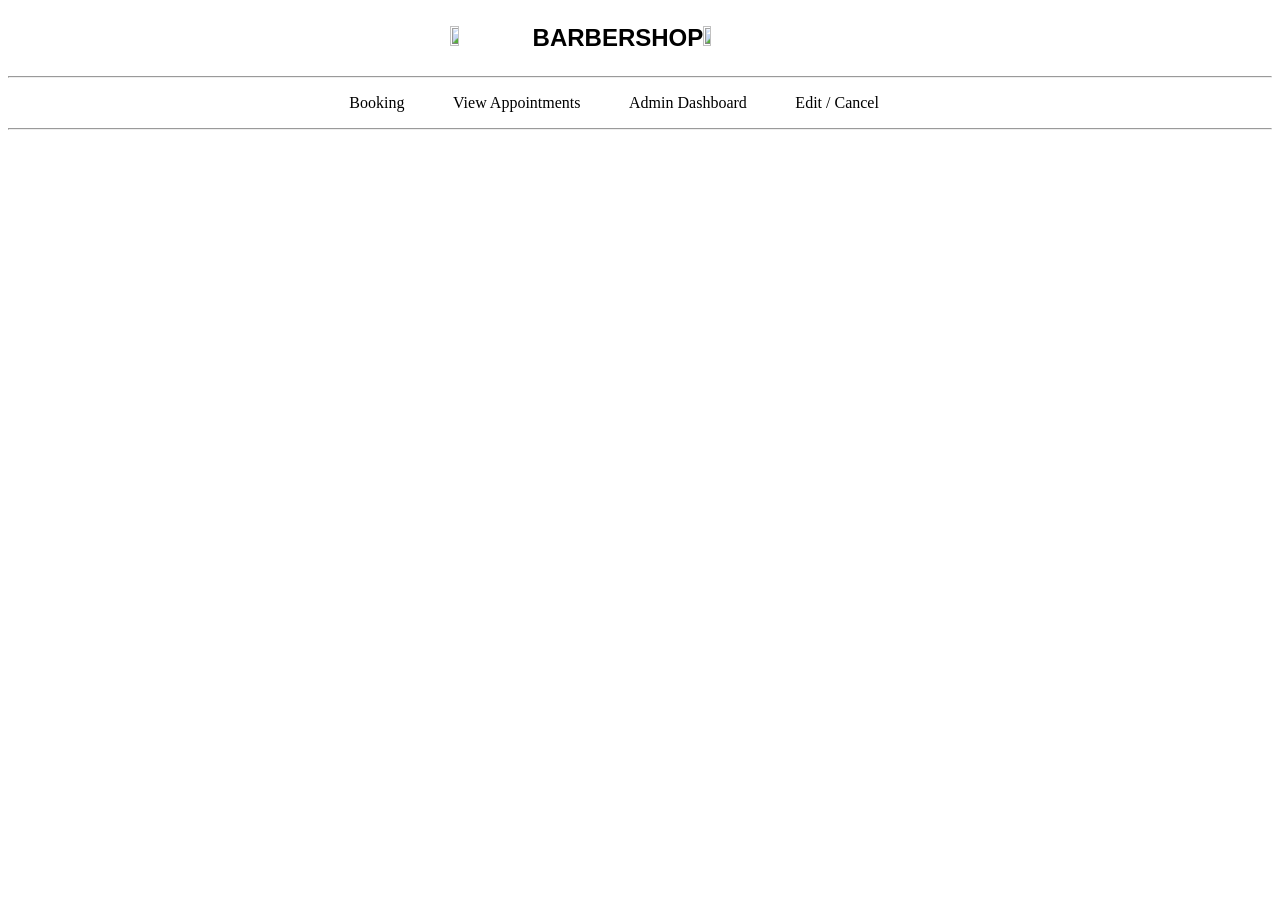
==== FrontEnd/index.html @ b19feaba "-Krijimi i foldereve per Clean Architecture -Index dhe CSS te rinj per Front-End -Shtimi i imazheve " ====
<!DOCTYPE html>
<html>
<head>
	<link rel="stylesheet" href="styles.css">

	<title>Projekti</title>
</head>
<body>
	<header id="header1">
	<img src="C:\xampp\htdocs\ProjektiWEBDESIGN2025\Dizajn-ZhvillimWeb\images/image1.jpg" class="img1">
	<h1 id="HEADER1">BARBERSHOP</h1>
	<img src="C:\xampp\htdocs\ProjektiWEBDESIGN2025\Dizajn-ZhvillimWeb\images/image1.jpg" class="img1">
	</header>
	<hr>
	<ul class="mainMenu">
		<li id="bookingindex"><a href="#" class="mainMenuLinks">Booking</a></li>
		<li id="viewappointmentsindex"><a href="#" class="mainMenuLinks">View Appointments</a></li>
		<li id="admindashboardindex"><a href="#" class="mainMenuLinks">Admin Dashboard</a></li>
		<li id="editcancelindex"><a href="#" class="mainMenuLinks">Edit / Cancel</a></li>
	</ul> 
	<hr>

</body>
</html>
---- FrontEnd/styles.css ----
#HEADER1{
    text-align: center;
    font-size: 150%;
    font-family: sans-serif;
}
.img1{
    height: 10%;
    width: 10%;
}
#header1{
    display: flex;
   align-items: center;
   margin-left: 35%;
}
.mainMenu{
    display: flex;
    margin-left: 20%;


}
#bookingindex{
    padding-left: 5%;
    list-style: none;


}
#viewappointmentsindex{
    padding-left: 5%;
    list-style: none;

}
#admindashboardindex{
    padding-left: 5%;
    list-style: none;

}
#editcancelindex{
    padding-left: 5%;
    list-style: none;
}
.mainMenuLinks{
    color: black;
    text-decoration: none;
}
.mainMenuLinks:hover{
    background-color: lightblue;
    color: white;
}
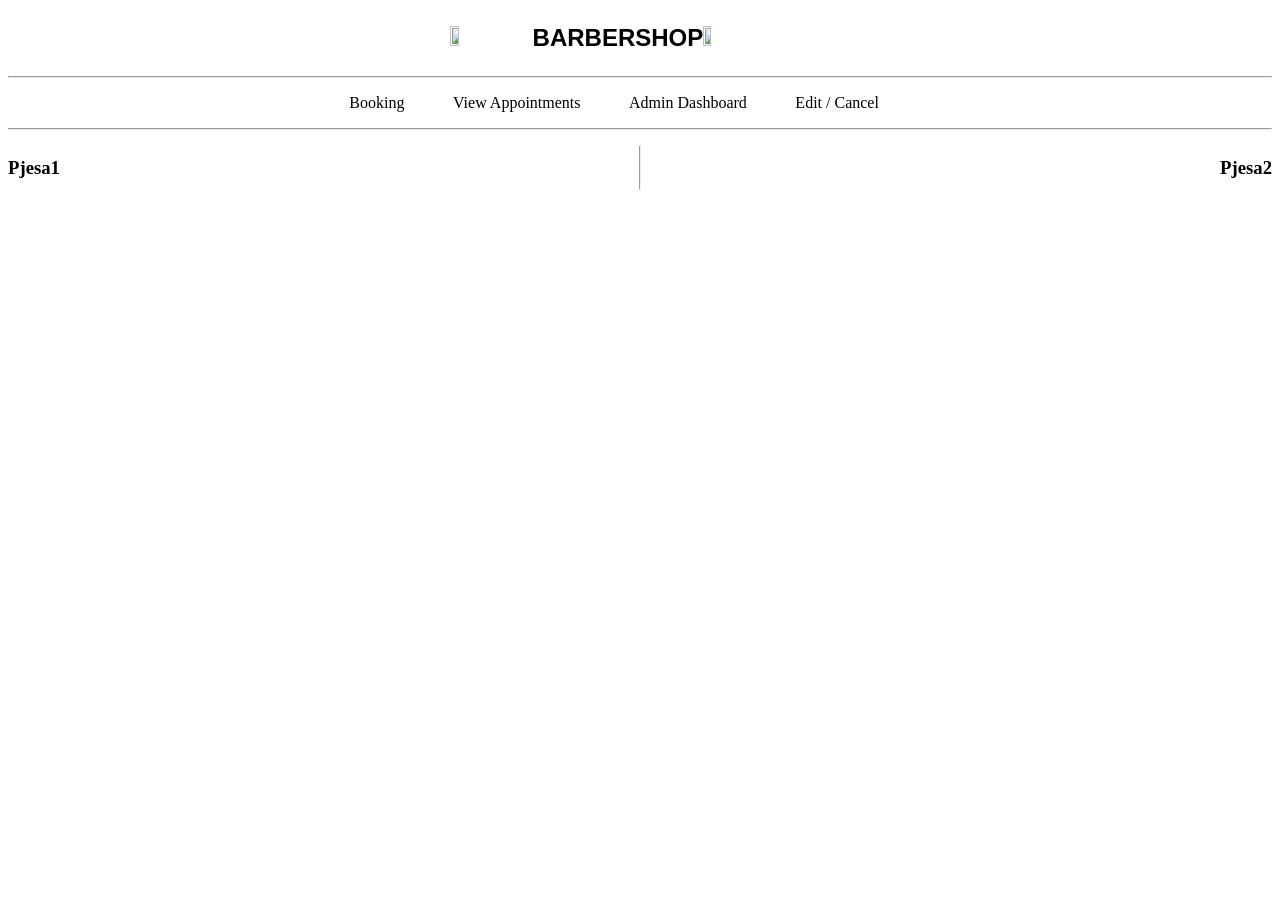
==== commit ab9c14f2: "-Editimi i faqes kryesore -Editimi i faqes kryesore ne Style.css" ====
--- a/FrontEnd/index.html
+++ b/FrontEnd/index.html
@@ -19,6 +19,19 @@
 		<li id="editcancelindex"><a href="#" class="mainMenuLinks">Edit / Cancel</a></li>
 	</ul> 
 	<hr>
+	<section class="strukturaHome">
+		<article id="HomeArt1">
+			<h1>Pjesa1</h1>
+
+
+		</article>
+		<hr>
+		<article id="HomeArt2">
+			<h1>Pjesa2</h1>
+
+
+		</article>
+	</section>
 
 </body>
 </html>
--- a/FrontEnd/styles.css
+++ b/FrontEnd/styles.css
@@ -45,4 +45,15 @@
 .mainMenuLinks:hover{
     background-color: lightblue;
     color: white;
+}
+.strukturaHome{
+    display: flex;
+    height: 70%;
+    width: 100%;
+}
+#HomeArt1{
+
+}
+#HomeArt2{
+
 }
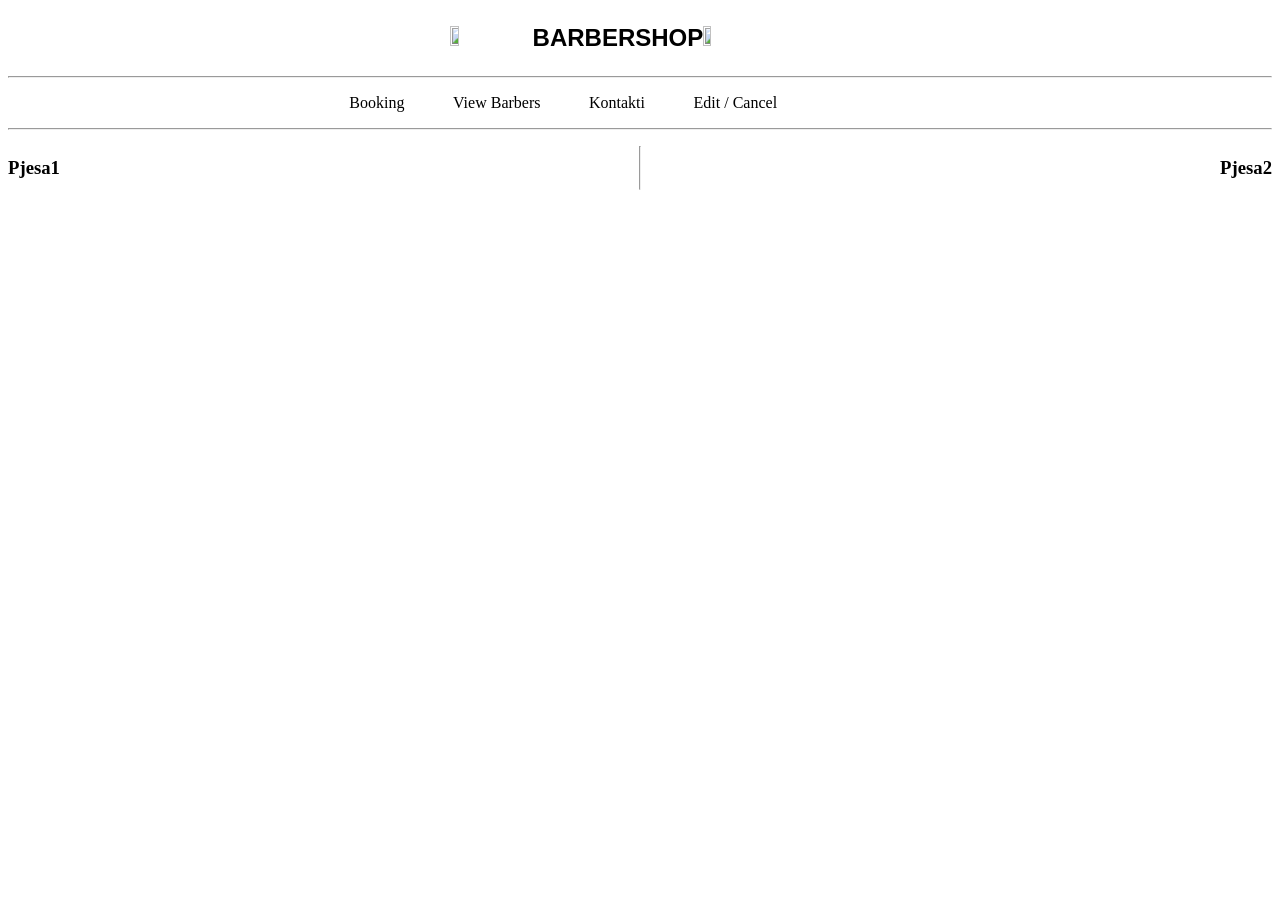
==== commit e8c1421b: "-Krijimi i faqes se kontaktit(Jo e plote) -Ndryshime ne faqen kryesore -Shtim i disa stileve ne styl" ====
--- a/FrontEnd/index.html
+++ b/FrontEnd/index.html
@@ -14,8 +14,8 @@
 	<hr>
 	<ul class="mainMenu">
 		<li id="bookingindex"><a href="#" class="mainMenuLinks">Booking</a></li>
-		<li id="viewappointmentsindex"><a href="#" class="mainMenuLinks">View Appointments</a></li>
-		<li id="admindashboardindex"><a href="#" class="mainMenuLinks">Admin Dashboard</a></li>
+		<li id="viewbarbersindex"><a href="#" class="mainMenuLinks">View Barbers</a></li>
+		<li id="kontaktindex"><a href="kontakti.html" class="mainMenuLinks">Kontakti</a></li>
 		<li id="editcancelindex"><a href="#" class="mainMenuLinks">Edit / Cancel</a></li>
 	</ul> 
 	<hr>
--- a/FrontEnd/styles.css
+++ b/FrontEnd/styles.css
@@ -24,12 +24,12 @@
 
 
 }
-#viewappointmentsindex{
+#viewbarbersindex{
     padding-left: 5%;
     list-style: none;
 
 }
-#admindashboardindex{
+#kontaktindex{
     padding-left: 5%;
     list-style: none;
 
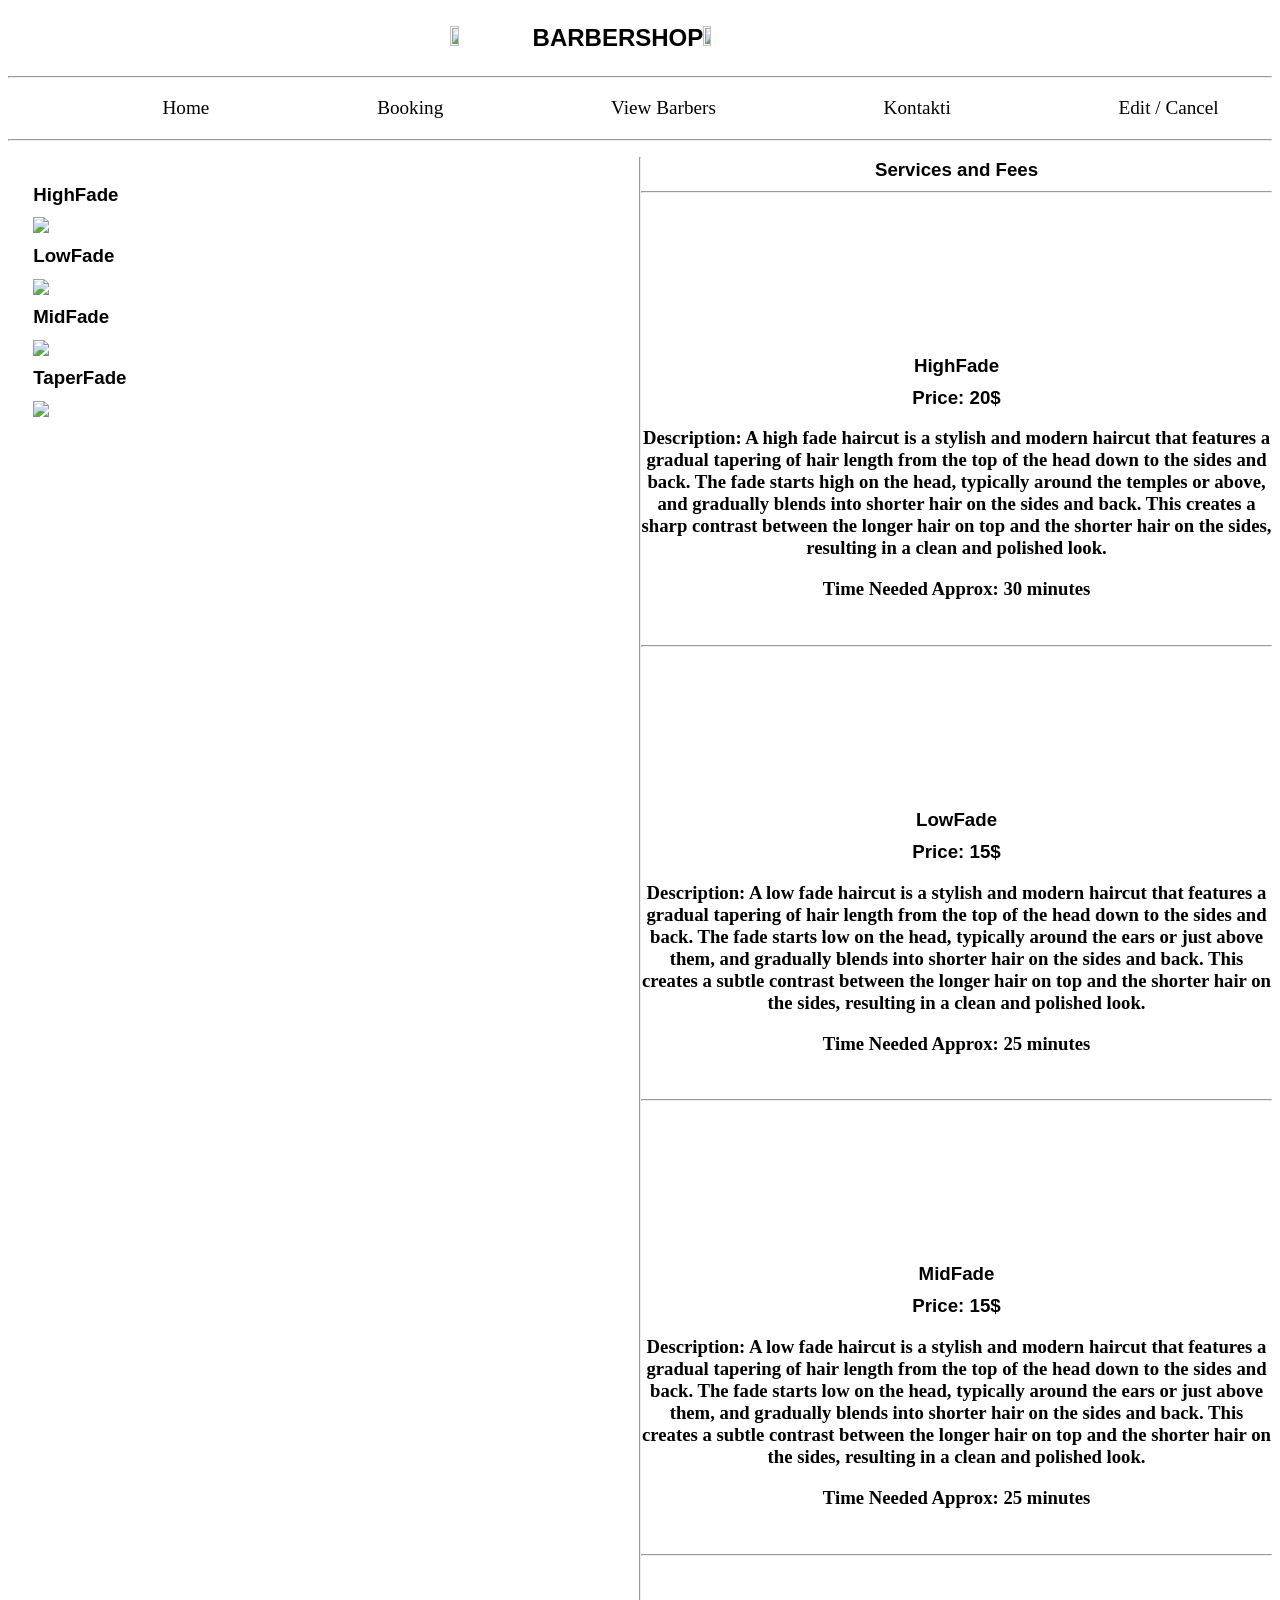
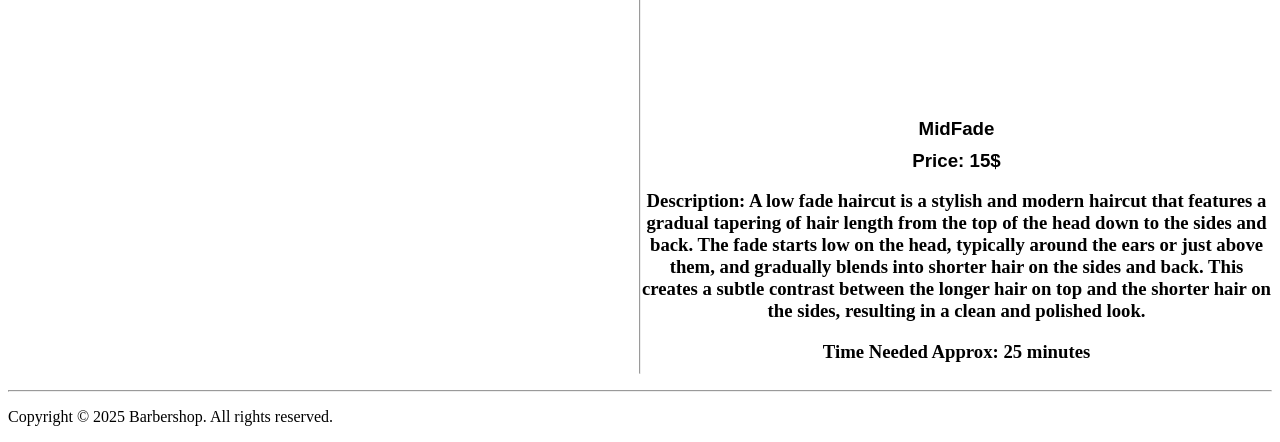
==== commit e53adf85: "-Editimi i faqes Home -Shtimi i imazheve te reja per sherbimet e berberit -Shtimi i footer-it me te " ====
--- a/FrontEnd/index.html
+++ b/FrontEnd/index.html
@@ -13,25 +13,62 @@
 	</header>
 	<hr>
 	<ul class="mainMenu">
-		<li id="bookingindex"><a href="#" class="mainMenuLinks">Booking</a></li>
-		<li id="viewbarbersindex"><a href="#" class="mainMenuLinks">View Barbers</a></li>
+		<li id="homeindex"><a href="index.html" class="mainMenuLinks">Home</a></li>
+		<li id="bookingindex"><a href="#Elion#" class="mainMenuLinks">Booking</a></li>
+		<li id="viewbarbersindex"><a href="#Elion#" class="mainMenuLinks">View Barbers</a></li>
 		<li id="kontaktindex"><a href="kontakti.html" class="mainMenuLinks">Kontakti</a></li>
-		<li id="editcancelindex"><a href="#" class="mainMenuLinks">Edit / Cancel</a></li>
+		<li id="editcancelindex"><a href="edit.html" class="mainMenuLinks">Edit / Cancel</a></li>
 	</ul> 
 	<hr>
 	<section class="strukturaHome">
 		<article id="HomeArt1">
-			<h1>Pjesa1</h1>
-
-
+			<h1 id="text1">HighFade</h1>
+			<img src="C:\xampp\htdocs\ProjektiWEBDESIGN2025\Dizajn-ZhvillimWeb\images\image3.jpg" class="art1Image1">
+			<h1 id="text2">LowFade</h1>
+			<img src="C:\xampp\htdocs\ProjektiWEBDESIGN2025\Dizajn-ZhvillimWeb\images\image2.jpg" class="art1Image2">
+			<h1 id="text3">MidFade</h1>
+			<img src="C:\xampp\htdocs\ProjektiWEBDESIGN2025\Dizajn-ZhvillimWeb\images\image4.jpg" class="art1Image3">
+			<h1 id="text4">TaperFade</h1>
+			<img src="C:\xampp\htdocs\ProjektiWEBDESIGN2025\Dizajn-ZhvillimWeb\images\image5.jpg" class="art1Image4">
 		</article>
 		<hr>
 		<article id="HomeArt2">
-			<h1>Pjesa2</h1>
+			<h1 id="text5">Services and Fees</h1>
+			<hr>
+			<br>
+			<h3 id="text6">HighFade</h3>
+			<h3 id="text7">Price: 20$</h3>
+			<h3 id="text8">Description: A high fade haircut is a stylish and modern haircut that features a gradual tapering of hair length from the top of the head down to the sides and back. The fade starts high on the head, typically around the temples or above, and gradually blends into shorter hair on the sides and back. This creates a sharp contrast between the longer hair on top and the shorter hair on the sides, resulting in a clean and polished look.</h3>
+			<h3 id="text9">Time Needed Approx: 30 minutes</h3>
+			<br>
+			<hr>
+			<br>
+			<h3 id="text6">LowFade</h3>
+			<h3 id="text7">Price: 15$</h3>
+			<h3 id="text8">Description: A low fade haircut is a stylish and modern haircut that features a gradual tapering of hair length from the top of the head down to the sides and back. The fade starts low on the head, typically around the ears or just above them, and gradually blends into shorter hair on the sides and back. This creates a subtle contrast between the longer hair on top and the shorter hair on the sides, resulting in a clean and polished look.</h3>
+			<h3 id="text9">Time Needed Approx: 25 minutes</h3>
+			<br>
+			<hr>	
+			<br>
+			<h3 id="text6">MidFade</h3>
+			<h3 id="text7">Price: 15$</h3>
+			<h3 id="text8">Description: A low fade haircut is a stylish and modern haircut that features a gradual tapering of hair length from the top of the head down to the sides and back. The fade starts low on the head, typically around the ears or just above them, and gradually blends into shorter hair on the sides and back. This creates a subtle contrast between the longer hair on top and the shorter hair on the sides, resulting in a clean and polished look.</h3>
+			<h3 id="text9">Time Needed Approx: 25 minutes</h3>
+			<br>	
+			<hr>
+			<br>
+			<h3 id="text6">MidFade</h3>
+			<h3 id="text7">Price: 15$</h3>
+			<h3 id="text8">Description: A low fade haircut is a stylish and modern haircut that features a gradual tapering of hair length from the top of the head down to the sides and back. The fade starts low on the head, typically around the ears or just above them, and gradually blends into shorter hair on the sides and back. This creates a subtle contrast between the longer hair on top and the shorter hair on the sides, resulting in a clean and polished look.</h3>
+			<h3 id="text9">Time Needed Approx: 25 minutes</h3>
 
 
 		</article>
 	</section>
+		<hr>
+	<footer id="footer1">
+		<p id="footerText1">Copyright © 2025 Barbershop. All rights reserved.</p>
+	</footer>
 
 </body>
 </html>
--- a/FrontEnd/styles.css
+++ b/FrontEnd/styles.css
@@ -13,15 +13,19 @@
    margin-left: 35%;
 }
 .mainMenu{
-    display: flex;
-    margin-left: 20%;
+    display: flex;  
+    justify-content: space-around;
+    font-size: 120%;
 
+}
+#homeindex{
+    padding-left: 5%;
+    list-style: none;
 
 }
 #bookingindex{
     padding-left: 5%;
     list-style: none;
-
 
 }
 #viewbarbersindex{
@@ -52,8 +56,71 @@
     width: 100%;
 }
 #HomeArt1{
-
+    width: 50%;
+    padding: 2%;
+    box-sizing: border-box;
 }
 #HomeArt2{
-
+    width: 50%;
+    text-align: center;
+}
+#text1{
+    color: black;
+    font-family: sans-serif;
+    margin: 10px 0;
+}
+#text2{
+    color: black;
+    font-family: sans-serif;
+    margin: 10px 0;
+}
+#text3{
+    color: black;
+    font-family: sans-serif;
+    margin: 10px 0;
+}
+#text4{
+    color: black;
+    font-family: sans-serif;
+    margin: 10px 0;
+}
+.art1Image1{
+    width: 60%;
+    height: auto;
+    margin: 2% 0;
+    display: block;
+}
+.art1Image2{
+    width: 60%;
+    height: auto;
+    margin: 2% 0;
+    display: block;
+}
+.art1Image3{
+    width: 60%;
+    height: auto;
+    margin: 2% 0;
+    display: block;
+}
+.art1Image4{
+    width: 60%;
+    height: auto;
+    margin: 2% 0;
+    display: block;
+}
+#text5{
+    color: black;
+    font-family: Verdana, sans-serif;
+    margin: 10px 0;
+}
+#text6{
+    padding-top: 20%;
+    color: black;
+    font-family: Verdana, sans-serif;
+    margin: 10px 0;
+}
+#text7{
+    color: black;
+    font-family: Verdana, sans-serif;
+    margin: 10px 0;
 }
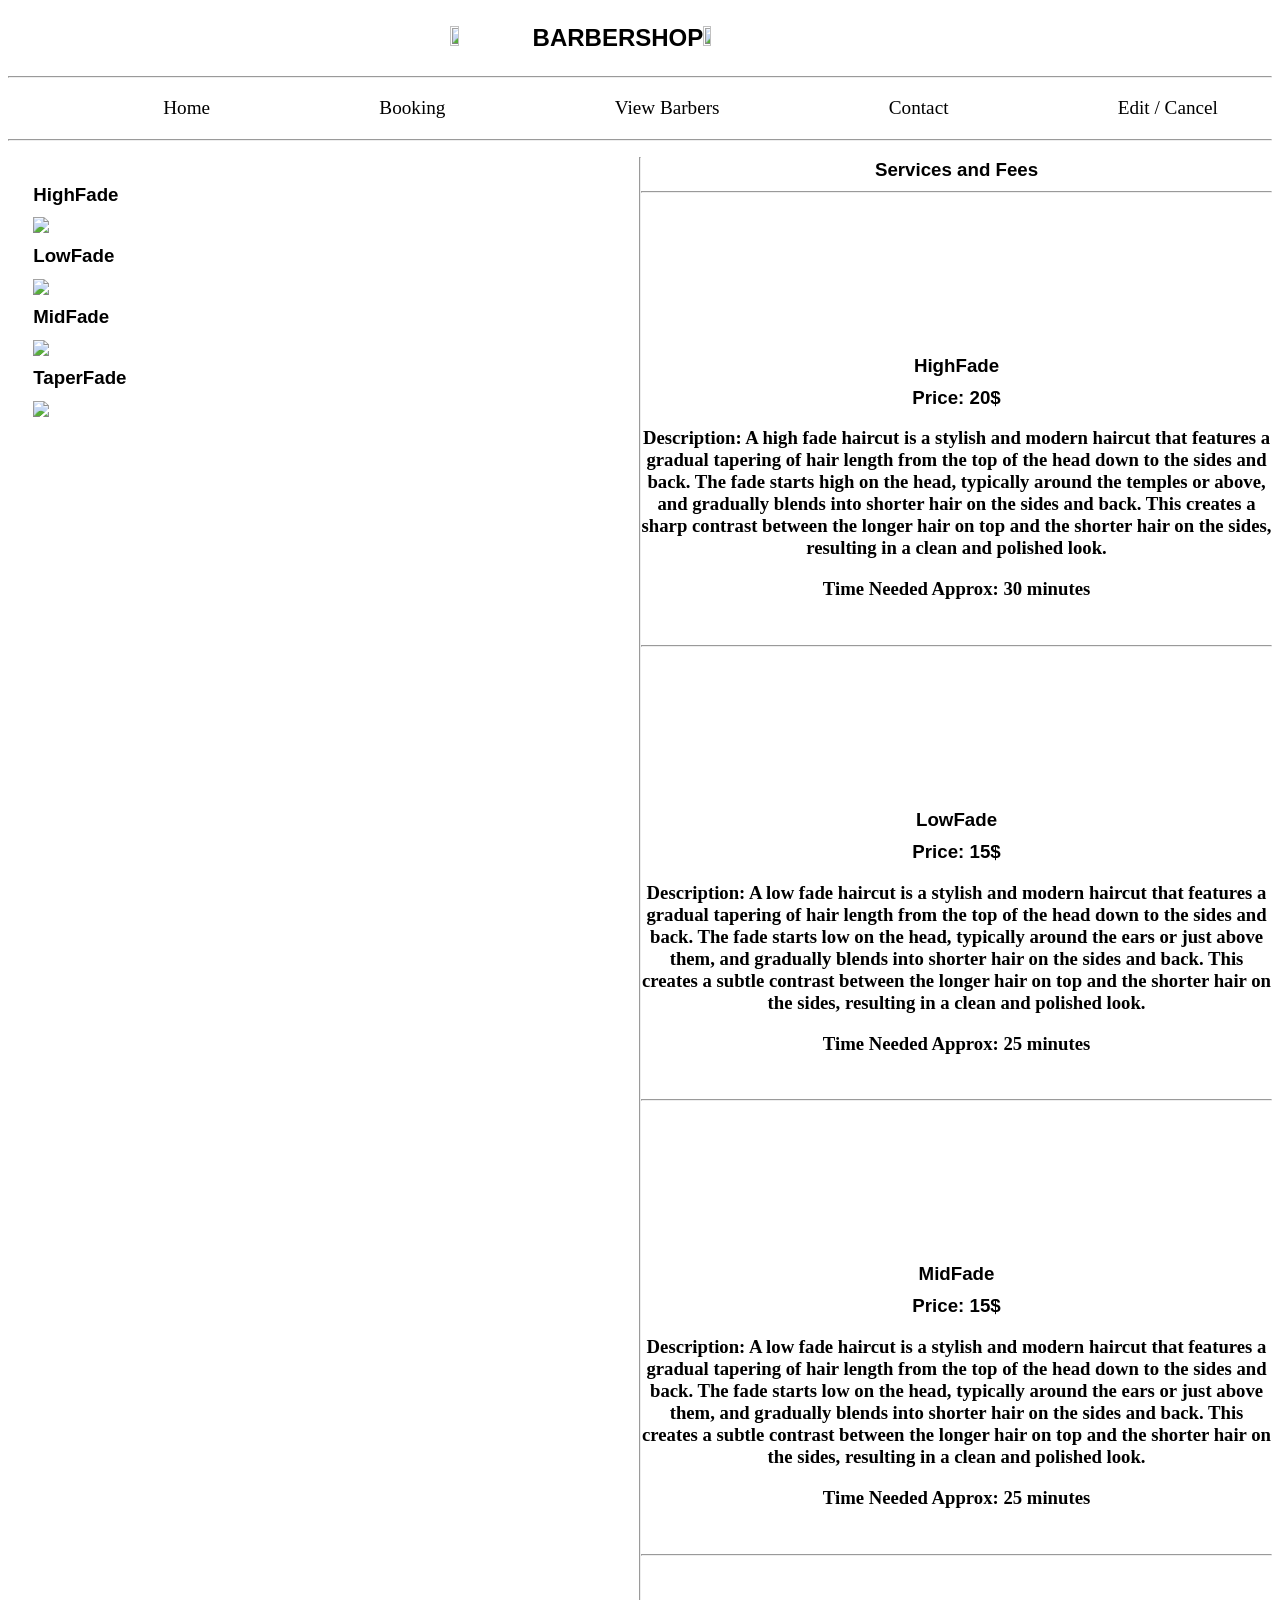
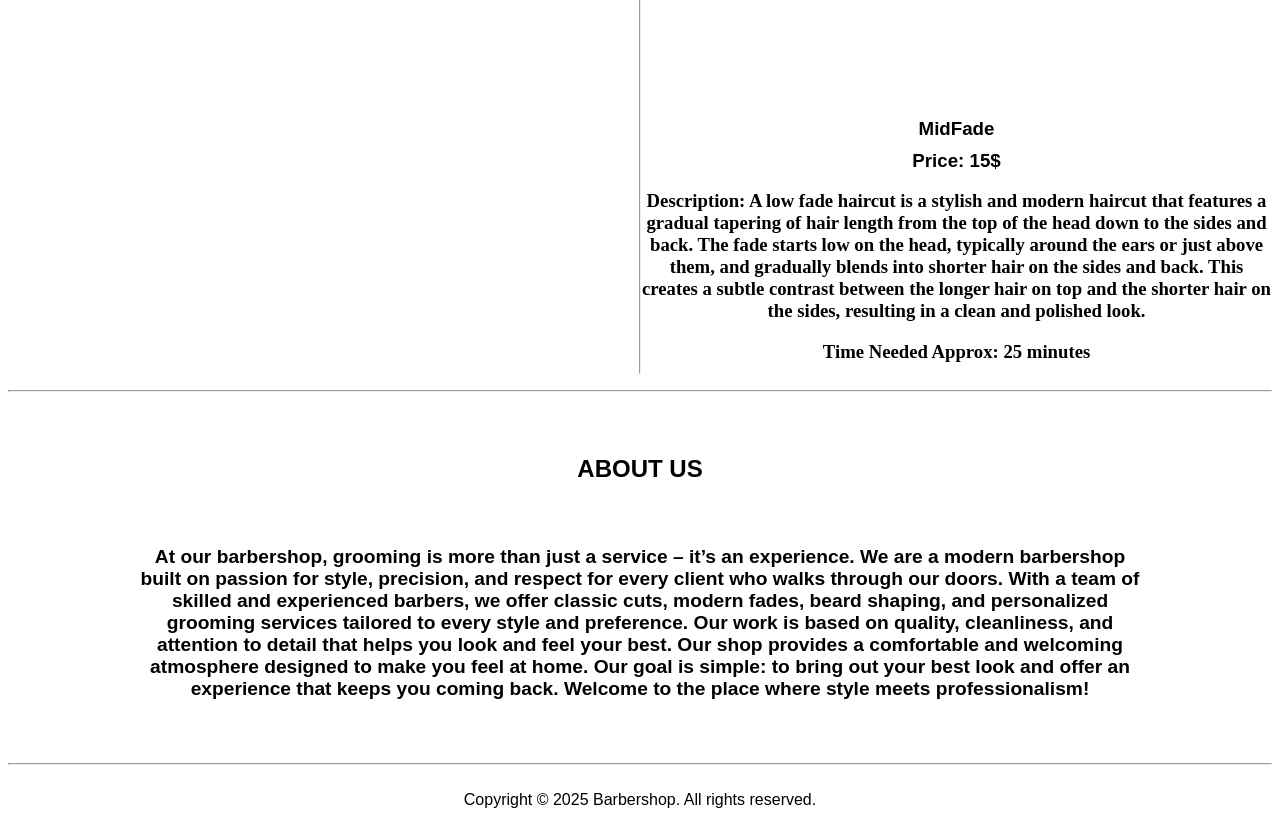
==== commit d034978c: "-Pjesa e Home e kompletuar -Pjesa e About Us e kompletuar -Dizajni i faqeve" ====
--- a/FrontEnd/index.html
+++ b/FrontEnd/index.html
@@ -16,7 +16,7 @@
 		<li id="homeindex"><a href="index.html" class="mainMenuLinks">Home</a></li>
 		<li id="bookingindex"><a href="#Elion#" class="mainMenuLinks">Booking</a></li>
 		<li id="viewbarbersindex"><a href="#Elion#" class="mainMenuLinks">View Barbers</a></li>
-		<li id="kontaktindex"><a href="kontakti.html" class="mainMenuLinks">Kontakti</a></li>
+		<li id="kontaktindex"><a href="kontakti.html" class="mainMenuLinks">Contact</a></li>
 		<li id="editcancelindex"><a href="edit.html" class="mainMenuLinks">Edit / Cancel</a></li>
 	</ul> 
 	<hr>
@@ -65,6 +65,15 @@
 
 		</article>
 	</section>
+	<hr>
+	<section><h1 id="headerAboutUs">ABOUT US</h1></section>
+	<h3 id="AboutUsText">At our barbershop, grooming is more than just a service – it’s an experience. We are a modern barbershop built on passion for style, precision, and respect for every client who walks through our doors.
+
+With a team of skilled and experienced barbers, we offer classic cuts, modern fades, beard shaping, and personalized grooming services tailored to every style and preference. Our work is based on quality, cleanliness, and attention to detail that helps you look and feel your best.
+
+Our shop provides a comfortable and welcoming atmosphere designed to make you feel at home. Our goal is simple: to bring out your best look and offer an experience that keeps you coming back.
+
+Welcome to the place where style meets professionalism!</h3>
 		<hr>
 	<footer id="footer1">
 		<p id="footerText1">Copyright © 2025 Barbershop. All rights reserved.</p>
--- a/FrontEnd/styles.css
+++ b/FrontEnd/styles.css
@@ -123,4 +123,23 @@
     color: black;
     font-family: Verdana, sans-serif;
     margin: 10px 0;
+}
+#headerAboutUs{
+    text-align: center;
+    font-size: 150%;
+    font-family: sans-serif;
+    margin-top: 5%;
+}
+#AboutUsText{
+    text-align: center;
+    font-size: 120%;
+    font-family: sans-serif;
+    margin: 5% 10%;
+}
+#footerText1{
+    text-align: center;
+    font-size: 100%;
+    font-family: sans-serif;
+    margin-top: 2%;
+
 }
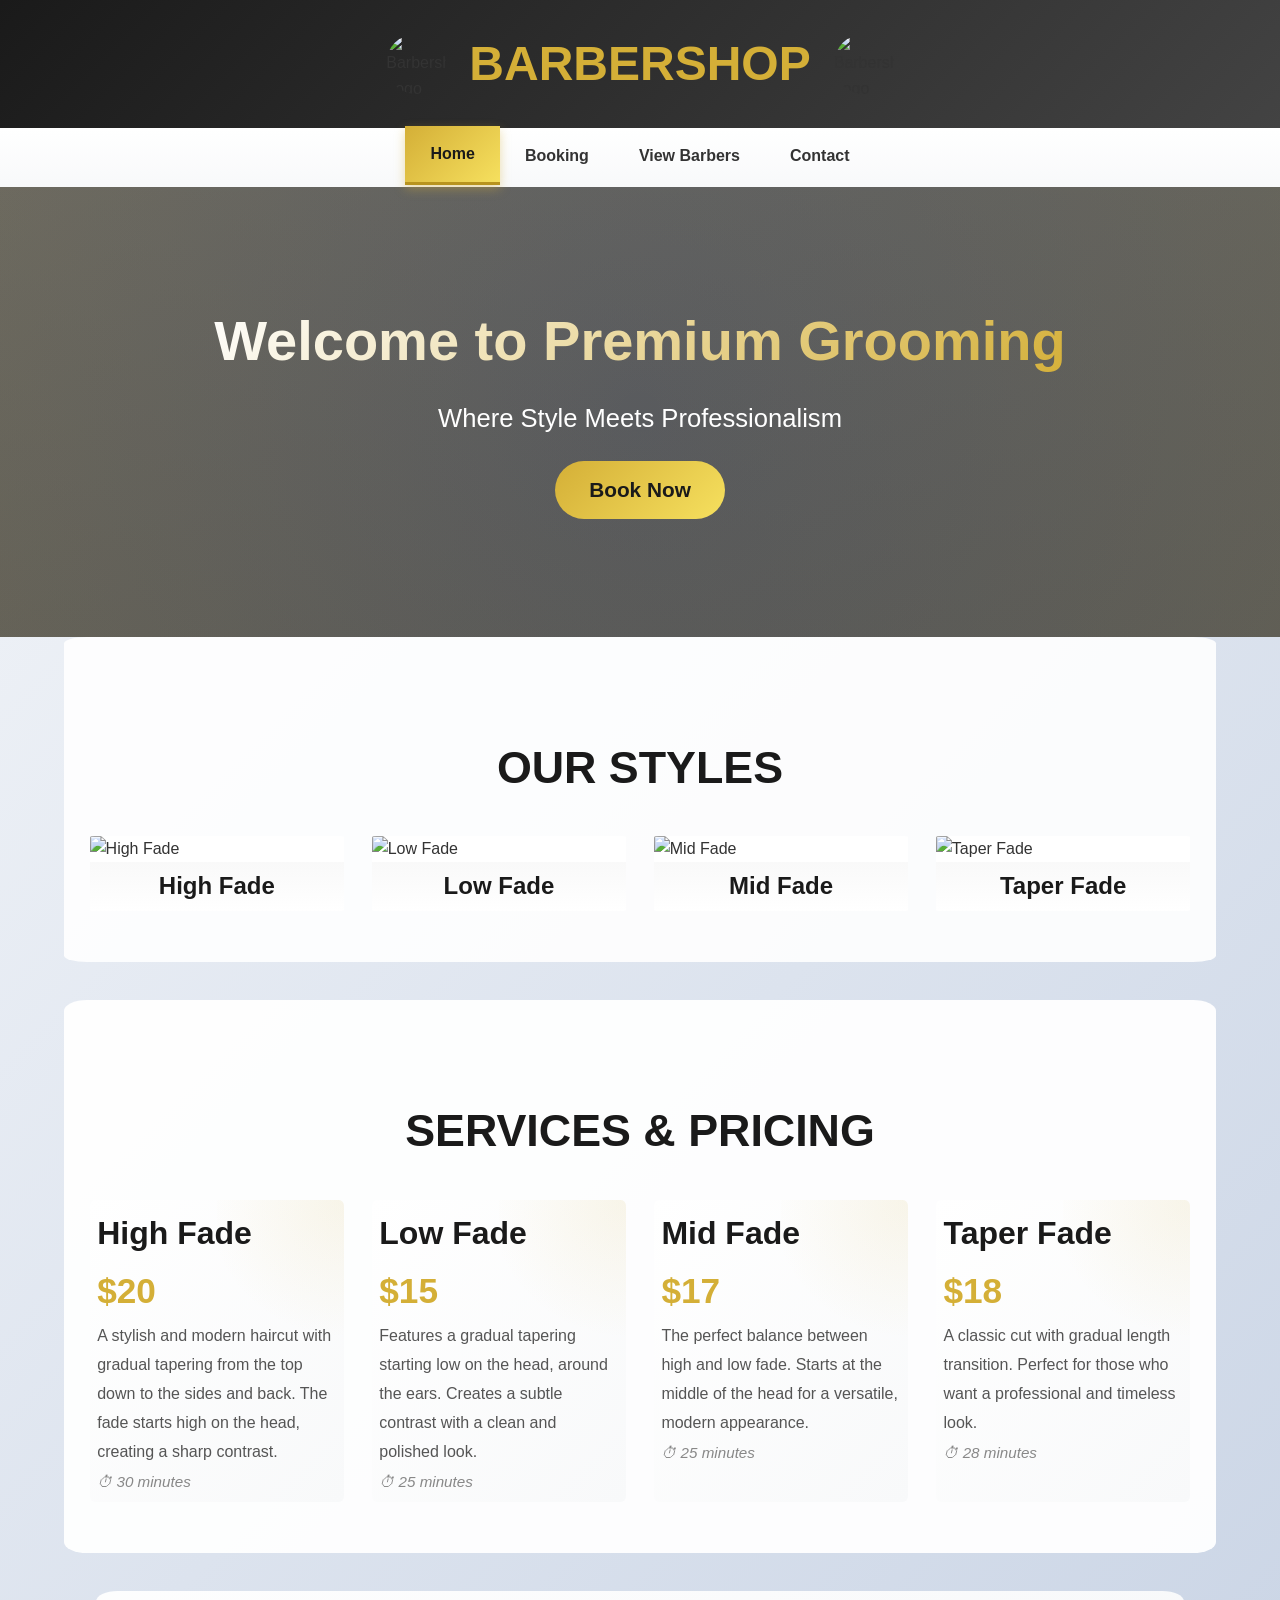
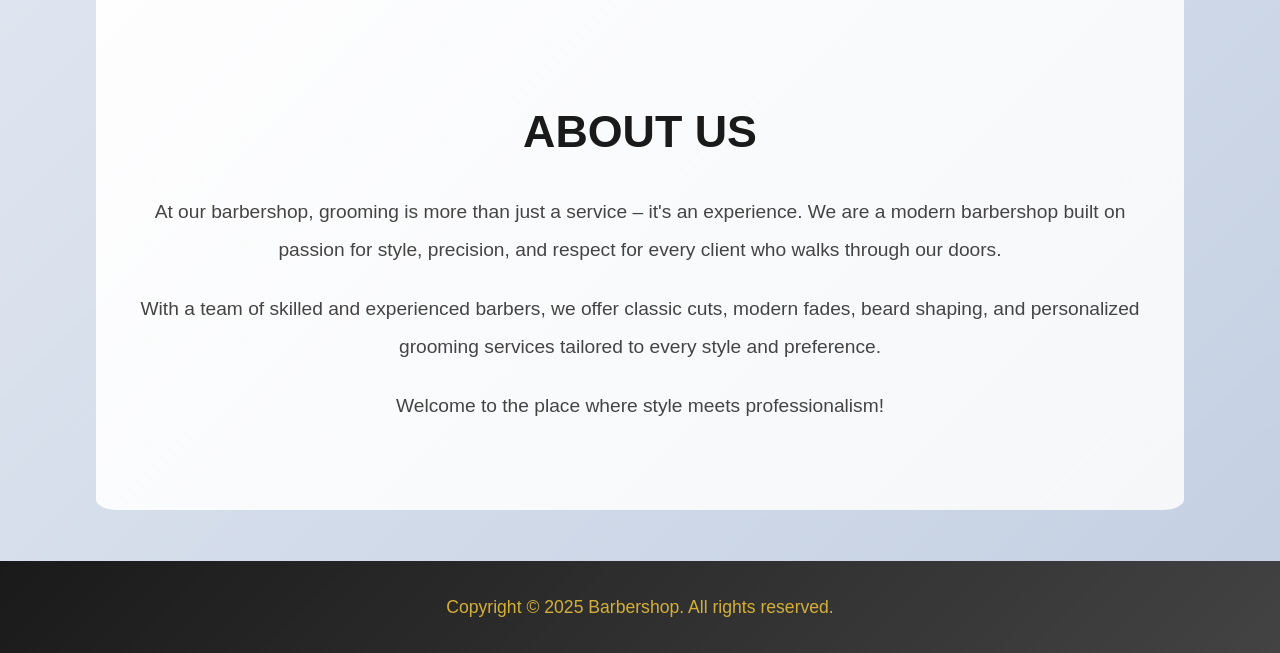
==== commit cebb2c48: "-PJESA E HOME E KOMPLETUAR -PJESA E STYLES.CSS E KOMPLETUAR -Rregullova pjesen e bookings -Shtova fa" ====
--- a/FrontEnd/index.html
+++ b/FrontEnd/index.html
@@ -1,83 +1,110 @@
 <!DOCTYPE html>
-<html>
+<html lang="en">
 <head>
+	<meta charset="UTF-8">
+	<meta name="viewport" content="width=device-width, initial-scale=1.0">
 	<link rel="stylesheet" href="styles.css">
-
-	<title>Projekti</title>
+	<title>Barbershop - Professional Grooming Services</title>
 </head>
 <body>
-	<header id="header1">
-	<img src="C:\xampp\htdocs\ProjektiWEBDESIGN2025\Dizajn-ZhvillimWeb\images/image1.jpg" class="img1">
-	<h1 id="HEADER1">BARBERSHOP</h1>
-	<img src="C:\xampp\htdocs\ProjektiWEBDESIGN2025\Dizajn-ZhvillimWeb\images/image1.jpg" class="img1">
+	<!-- Header Section -->
+	<header class="main-header">
+		<div class="header-content">
+			<img src="C:\xampp\htdocs\ProjektiWEBDESIGN2025\Dizajn-ZhvillimWeb\images/image1.jpg" class="logo" alt="Barbershop Logo">
+			<h1 class="brand-title">BARBERSHOP</h1>
+			<img src="C:\xampp\htdocs\ProjektiWEBDESIGN2025\Dizajn-ZhvillimWeb\images/image1.jpg" class="logo" alt="Barbershop Logo">
+		</div>
 	</header>
-	<hr>
-	<ul class="mainMenu">
-		<li id="homeindex"><a href="index.html" class="mainMenuLinks">Home</a></li>
-		<li id="bookingindex"><a href="#Elion#" class="mainMenuLinks">Booking</a></li>
-		<li id="viewbarbersindex"><a href="#Elion#" class="mainMenuLinks">View Barbers</a></li>
-		<li id="kontaktindex"><a href="kontakti.html" class="mainMenuLinks">Contact</a></li>
-		<li id="editcancelindex"><a href="edit.html" class="mainMenuLinks">Edit / Cancel</a></li>
-	</ul> 
-	<hr>
-	<section class="strukturaHome">
-		<article id="HomeArt1">
-			<h1 id="text1">HighFade</h1>
-			<img src="C:\xampp\htdocs\ProjektiWEBDESIGN2025\Dizajn-ZhvillimWeb\images\image3.jpg" class="art1Image1">
-			<h1 id="text2">LowFade</h1>
-			<img src="C:\xampp\htdocs\ProjektiWEBDESIGN2025\Dizajn-ZhvillimWeb\images\image2.jpg" class="art1Image2">
-			<h1 id="text3">MidFade</h1>
-			<img src="C:\xampp\htdocs\ProjektiWEBDESIGN2025\Dizajn-ZhvillimWeb\images\image4.jpg" class="art1Image3">
-			<h1 id="text4">TaperFade</h1>
-			<img src="C:\xampp\htdocs\ProjektiWEBDESIGN2025\Dizajn-ZhvillimWeb\images\image5.jpg" class="art1Image4">
-		</article>
-		<hr>
-		<article id="HomeArt2">
-			<h1 id="text5">Services and Fees</h1>
-			<hr>
-			<br>
-			<h3 id="text6">HighFade</h3>
-			<h3 id="text7">Price: 20$</h3>
-			<h3 id="text8">Description: A high fade haircut is a stylish and modern haircut that features a gradual tapering of hair length from the top of the head down to the sides and back. The fade starts high on the head, typically around the temples or above, and gradually blends into shorter hair on the sides and back. This creates a sharp contrast between the longer hair on top and the shorter hair on the sides, resulting in a clean and polished look.</h3>
-			<h3 id="text9">Time Needed Approx: 30 minutes</h3>
-			<br>
-			<hr>
-			<br>
-			<h3 id="text6">LowFade</h3>
-			<h3 id="text7">Price: 15$</h3>
-			<h3 id="text8">Description: A low fade haircut is a stylish and modern haircut that features a gradual tapering of hair length from the top of the head down to the sides and back. The fade starts low on the head, typically around the ears or just above them, and gradually blends into shorter hair on the sides and back. This creates a subtle contrast between the longer hair on top and the shorter hair on the sides, resulting in a clean and polished look.</h3>
-			<h3 id="text9">Time Needed Approx: 25 minutes</h3>
-			<br>
-			<hr>	
-			<br>
-			<h3 id="text6">MidFade</h3>
-			<h3 id="text7">Price: 15$</h3>
-			<h3 id="text8">Description: A low fade haircut is a stylish and modern haircut that features a gradual tapering of hair length from the top of the head down to the sides and back. The fade starts low on the head, typically around the ears or just above them, and gradually blends into shorter hair on the sides and back. This creates a subtle contrast between the longer hair on top and the shorter hair on the sides, resulting in a clean and polished look.</h3>
-			<h3 id="text9">Time Needed Approx: 25 minutes</h3>
-			<br>	
-			<hr>
-			<br>
-			<h3 id="text6">MidFade</h3>
-			<h3 id="text7">Price: 15$</h3>
-			<h3 id="text8">Description: A low fade haircut is a stylish and modern haircut that features a gradual tapering of hair length from the top of the head down to the sides and back. The fade starts low on the head, typically around the ears or just above them, and gradually blends into shorter hair on the sides and back. This creates a subtle contrast between the longer hair on top and the shorter hair on the sides, resulting in a clean and polished look.</h3>
-			<h3 id="text9">Time Needed Approx: 25 minutes</h3>
 
+	<!-- Navigation -->
+	<nav class="main-nav">
+		<ul class="nav-menu">
+			<li><a href="index.html" class="nav-link active">Home</a></li>
+			<li><a href="Booking.html" class="nav-link">Booking</a></li>
+			<li><a href="#" class="nav-link">View Barbers</a></li>
+			<li><a href="kontakti.html" class="nav-link">Contact</a></li>
+			<li><a href="edit.html" class="nav-link">Edit / Cancel</a></li>
+		</ul>
+	</nav>
 
-		</article>
+	<!-- Hero Section -->
+	<section class="hero-section">
+		<div class="hero-content">
+			<h2>Welcome to Premium Grooming</h2>
+			<p>Where Style Meets Professionalism</p>
+			<a href="Booking.html" class="cta-button">Book Now</a>
+		</div>
 	</section>
-	<hr>
-	<section><h1 id="headerAboutUs">ABOUT US</h1></section>
-	<h3 id="AboutUsText">At our barbershop, grooming is more than just a service – it’s an experience. We are a modern barbershop built on passion for style, precision, and respect for every client who walks through our doors.
 
-With a team of skilled and experienced barbers, we offer classic cuts, modern fades, beard shaping, and personalized grooming services tailored to every style and preference. Our work is based on quality, cleanliness, and attention to detail that helps you look and feel your best.
+	<!-- Services Overview Section -->
+	<section class="services-overview">
+		<h2 class="section-title">Our Styles</h2>
+		<div class="styles-grid">
+			<div class="style-card">
+				<img src="C:\xampp\htdocs\ProjektiWEBDESIGN2025\Dizajn-ZhvillimWeb\images\image3.jpg" alt="High Fade">
+				<h3>High Fade</h3>
+			</div>
+			<div class="style-card">
+				<img src="C:\xampp\htdocs\ProjektiWEBDESIGN2025\Dizajn-ZhvillimWeb\images\image2.jpg" alt="Low Fade">
+				<h3>Low Fade</h3>
+			</div>
+			<div class="style-card">
+				<img src="C:\xampp\htdocs\ProjektiWEBDESIGN2025\Dizajn-ZhvillimWeb\images\image4.jpg" alt="Mid Fade">
+				<h3>Mid Fade</h3>
+			</div>
+			<div class="style-card">
+				<img src="C:\xampp\htdocs\ProjektiWEBDESIGN2025\Dizajn-ZhvillimWeb\images\image5.jpg" alt="Taper Fade">
+				<h3>Taper Fade</h3>
+			</div>
+		</div>
+	</section>
 
-Our shop provides a comfortable and welcoming atmosphere designed to make you feel at home. Our goal is simple: to bring out your best look and offer an experience that keeps you coming back.
+	<!-- Services Detail Section -->
+	<section class="services-detail">
+		<h2 class="section-title">Services & Pricing</h2>
+		<div class="service-cards">
+			<div class="service-card">
+				<h3>High Fade</h3>
+				<p class="price">$20</p>
+				<p class="description">A stylish and modern haircut with gradual tapering from the top down to the sides and back. The fade starts high on the head, creating a sharp contrast.</p>
+				<p class="duration">⏱ 30 minutes</p>
+			</div>
+			<div class="service-card">
+				<h3>Low Fade</h3>
+				<p class="price">$15</p>
+				<p class="description">Features a gradual tapering starting low on the head, around the ears. Creates a subtle contrast with a clean and polished look.</p>
+				<p class="duration">⏱ 25 minutes</p>
+			</div>
+			<div class="service-card">
+				<h3>Mid Fade</h3>
+				<p class="price">$17</p>
+				<p class="description">The perfect balance between high and low fade. Starts at the middle of the head for a versatile, modern appearance.</p>
+				<p class="duration">⏱ 25 minutes</p>
+			</div>
+			<div class="service-card">
+				<h3>Taper Fade</h3>
+				<p class="price">$18</p>
+				<p class="description">A classic cut with gradual length transition. Perfect for those who want a professional and timeless look.</p>
+				<p class="duration">⏱ 28 minutes</p>
+			</div>
+		</div>
+	</section>
 
-Welcome to the place where style meets professionalism!</h3>
-		<hr>
-	<footer id="footer1">
-		<p id="footerText1">Copyright © 2025 Barbershop. All rights reserved.</p>
+	<!-- About Us Section -->
+	<section class="about-section">
+		<h2 class="section-title">About Us</h2>
+		<div class="about-content">
+			<p>At our barbershop, grooming is more than just a service – it's an experience. We are a modern barbershop built on passion for style, precision, and respect for every client who walks through our doors.</p>
+			<p>With a team of skilled and experienced barbers, we offer classic cuts, modern fades, beard shaping, and personalized grooming services tailored to every style and preference.</p>
+			<p>Welcome to the place where style meets professionalism!</p>
+		</div>
+	</section>
+
+	<!-- Footer -->
+	<footer class="main-footer">
+		<p>Copyright © 2025 Barbershop. All rights reserved.</p>
 	</footer>
 
+	<script src="login.js"></script>
 </body>
-</html>+</html>
--- a/FrontEnd/styles.css
+++ b/FrontEnd/styles.css
@@ -1,145 +1,538 @@
-#HEADER1{
+/* Global Shared Styles */
+* {
+    margin: 0;
+    padding: 0;
+    box-sizing: border-box;
+}
+
+body {
+    font-family: 'Segoe UI', Tahoma, Geneva, Verdana, sans-serif;
+    line-height: 1.6;
+    color: #333;
+    background: linear-gradient(135deg, #f5f7fa 0%, #c3cfe2 100%);
+    min-height: 100vh;
+}
+
+/* Header Styles */
+.main-header {
+    background: linear-gradient(135deg, #1a1a1a 0%, #434343 100%);
+    padding: 2% 0;
+    box-shadow: 0 0.5% 2% rgba(0,0,0,0.3);
+    position: relative;
+    overflow: hidden;
+}
+
+.main-header::before {
+    content: '';
+    position: absolute;
+    top: 0;
+    left: -100%;
+    width: 100%;
+    height: 100%;
+    background: linear-gradient(90deg, transparent, rgba(212, 175, 55, 0.3), transparent);
+    animation: shimmer 3s infinite;
+}
+
+@keyframes shimmer {
+    0% { left: -100%; }
+    100% { left: 100%; }
+}
+
+.header-content {
+    display: flex;
+    align-items: center;
+    justify-content: center;
+    max-width: 90%;
+    margin: 0 auto;
+    gap: 2%;
+    position: relative;
+    z-index: 1;
+}
+
+.logo {
+    width: 5%;
+    height: auto;
+    min-width: 60px;
+    max-width: 80px;
+    aspect-ratio: 1/1;
+    border-radius: 50%;
+    border: 0.3% solid #d4af37;
+    object-fit: cover;
+    box-shadow: 0 0 2% rgba(212, 175, 55, 0.8);
+    transition: transform 0.3s ease, box-shadow 0.3s ease;
+}
+
+.logo:hover {
+    transform: scale(1.1) rotate(5deg);
+    box-shadow: 0 0 3% rgba(212, 175, 55, 1);
+}
+
+.brand-title {
+    color: #d4af37;
+    font-size: 300%;
+    font-weight: bold;
+    letter-spacing: 0.5%;
+    text-shadow: 0.3% 0.3% 0.6% rgba(0,0,0,0.5);
+    position: relative;
+    animation: glow 2s ease-in-out infinite alternate;
+}
+
+@keyframes glow {
+    from {
+        text-shadow: 0.3% 0.3% 0.6% rgba(212, 175, 55, 0.5), 0 0 1% rgba(212, 175, 55, 0.5);
+    }
+    to {
+        text-shadow: 0.3% 0.3% 1% rgba(212, 175, 55, 0.8), 0 0 2% rgba(212, 175, 55, 0.8);
+    }
+}
+
+/* Navigation Styles */
+.main-nav {
+    background: linear-gradient(180deg, #ffffff 0%, #f8f9fa 100%);
+    box-shadow: 0 0.3% 1.5% rgba(0,0,0,0.15);
+    position: sticky;
+    top: 0;
+    z-index: 100;
+}
+
+.nav-menu {
+    display: flex;
+    justify-content: center;
+    list-style: none;
+    max-width: 90%;
+    margin: 0 auto;
+    padding: 0;
+}
+
+.nav-menu li {
+    margin: 0;
+    position: relative;
+}
+
+.nav-link {
+    display: block;
+    padding: 15px 25px;
+    color: #333;
+    text-decoration: none;
+    font-weight: 600;
+    transition: all 0.4s ease;
+    border-bottom: 3px solid transparent;
+    position: relative;
+    overflow: hidden;
+    font-size: 16px;
+}
+
+.nav-link::before {
+    content: '';
+    position: absolute;
+    top: 0;
+    left: -100%;
+    width: 100%;
+    height: 100%;
+    background: linear-gradient(90deg, transparent, rgba(212, 175, 55, 0.2), transparent);
+    transition: left 0.5s ease;
+}
+
+.nav-link:hover::before {
+    left: 100%;
+}
+
+.nav-link:hover,
+.nav-link.active {
+    background: linear-gradient(135deg, #d4af37 0%, #f6e05e 100%);
+    color: #1a1a1a;
+    border-bottom-color: #b8941f;
+    transform: translateY(-2px);
+    box-shadow: 0 4px 10px rgba(212, 175, 55, 0.4);
+}
+
+/* Footer */
+.main-footer {
+    background: linear-gradient(135deg, #1a1a1a 0%, #434343 100%);
+    color: #d4af37;
     text-align: center;
+    padding: 2.5% 0;
+    margin-top: 4%;
+    box-shadow: 0 -0.5% 2% rgba(0,0,0,0.2);
+    position: relative;
+}
+
+.main-footer::before {
+    content: '';
+    position: absolute;
+    top: 0;
+    left: 0;
+    right: 0;
+    height: 0.2%;
+    background: linear-gradient(90deg, transparent, #d4af37, transparent);
+}
+
+.main-footer p {
+    font-size: 110%;
+    font-weight: 500;
+    text-shadow: 0.1% 0.1% 0.3% rgba(0,0,0,0.5);
+}
+
+/* Responsive Design */
+@media (max-width: 768px) {
+    .brand-title {
+        font-size: 200%;
+        letter-spacing: 0.2%;
+    }
+
+    .logo {
+        min-width: 50px;
+        max-width: 60px;
+    }
+
+    .nav-menu {
+        flex-wrap: wrap;
+    }
+
+    .nav-link {
+        padding: 1.2% 1.8%;
+        font-size: 90%;
+    }
+}
+
+/* Index Page Specific Styles */
+
+/* Hero Section */
+.hero-section {
+    background: linear-gradient(rgba(0,0,0,0.6), rgba(26,26,26,0.7)), 
+                url('https://images.unsplash.com/photo-1503951914875-452162b0f3f1?w=1200') center/cover;
+    min-height: 50vh;
+    display: flex;
+    align-items: center;
+    justify-content: center;
+    text-align: center;
+    color: #fff;
+    position: relative;
+    overflow: hidden;
+}
+
+.hero-section::before {
+    content: '';
+    position: absolute;
+    top: 0;
+    left: 0;
+    right: 0;
+    bottom: 0;
+    background: radial-gradient(circle at center, transparent 0%, rgba(212, 175, 55, 0.1) 100%);
+    animation: pulse 4s ease-in-out infinite;
+}
+
+@keyframes pulse {
+    0%, 100% { opacity: 0.3; }
+    50% { opacity: 0.6; }
+}
+
+.hero-content {
+    position: relative;
+    z-index: 1;
+    animation: fadeInUp 1s ease-out;
+}
+
+@keyframes fadeInUp {
+    from {
+        opacity: 0;
+        transform: translateY(3%);
+    }
+    to {
+        opacity: 1;
+        transform: translateY(0);
+    }
+}
+
+.hero-content h2 {
+    font-size: 350%;
+    margin-bottom: 1.5%;
+    text-shadow: 0.3% 0.3% 1% rgba(0,0,0,0.8);
+    font-weight: 800;
+    letter-spacing: 0.2%;
+    background: linear-gradient(135deg, #fff 0%, #d4af37 100%);
+    -webkit-background-clip: text;
+    -webkit-text-fill-color: transparent;
+    background-clip: text;
+}
+
+.hero-content p {
+    font-size: 160%;
+    margin-bottom: 2.5%;
+    text-shadow: 0.2% 0.2% 0.5% rgba(0,0,0,0.7);
+    font-weight: 400;
+}
+
+.cta-button {
+    display: inline-block;
+    padding: 1.5% 4%;
+    background: linear-gradient(135deg, #d4af37 0%, #f6e05e 100%);
+    color: #1a1a1a;
+    text-decoration: none;
+    font-size: 130%;
+    font-weight: bold;
+    border-radius: 50px;
+    transition: all 0.4s ease;
+    box-shadow: 0 0.6% 2% rgba(212, 175, 55, 0.5);
+    border: 0.2% solid #d4af37;
+    position: relative;
+    overflow: hidden;
+}
+
+.cta-button::before {
+    content: '';
+    position: absolute;
+    top: 50%;
+    left: 50%;
+    width: 0;
+    height: 0;
+    background: rgba(255, 255, 255, 0.3);
+    border-radius: 50%;
+    transform: translate(-50%, -50%);
+    transition: width 0.6s ease, height 0.6s ease;
+}
+
+.cta-button:hover::before {
+    width: 300%;
+    height: 300%;
+}
+
+.cta-button:hover {
+    background: linear-gradient(135deg, #f6e05e 0%, #d4af37 100%);
+    transform: translateY(-0.5%);
+    box-shadow: 0 1% 3% rgba(212, 175, 55, 0.8);
+}
+
+/* Section Title */
+.section-title {
+    text-align: center;
+    font-size: 280%;
+    margin: 4% 0 2.5%;
+    color: #1a1a1a;
+    position: relative;
+    font-weight: 700;
+    text-transform: uppercase;
+    letter-spacing: 0.2%;
+}
+
+.section-title::after {
+    content: '';
+    display: block;
+    width: 8%;
+    min-width: 80px;
+    height: 0.4%;
+    background: linear-gradient(90deg, transparent, #d4af37, transparent);
+    margin: 1.5% auto;
+    border-radius: 50%;
+    box-shadow: 0 0 1% rgba(212, 175, 55, 0.5);
+}
+
+/* Services Overview - Styles Grid */
+.services-overview {
+    max-width: 90%;
+    margin: 0 auto;
+    padding: 4% 2%;
+    background: rgba(255, 255, 255, 0.9);
+    border-radius: 2%;
+    box-shadow: 0 1% 3% rgba(0,0,0,0.1);
+}
+
+.styles-grid {
+    display: grid;
+    grid-template-columns: repeat(auto-fit, minmax(20%, 1fr));
+    gap: 2.5%;
+    margin-top: 3%;
+}
+
+.style-card {
+    background: #fff;
+    border-radius: 2%;
+    overflow: hidden;
+    box-shadow: 0 0.5% 1.5% rgba(0,0,0,0.1);
+    transition: all 0.4s ease;
+    position: relative;
+}
+
+.style-card::before {
+    content: '';
+    position: absolute;
+    top: 0;
+    left: 0;
+    right: 0;
+    bottom: 0;
+    background: linear-gradient(135deg, rgba(212, 175, 55, 0.2) 0%, transparent 100%);
+    opacity: 0;
+    transition: opacity 0.4s ease;
+    z-index: 1;
+}
+
+.style-card:hover::before {
+    opacity: 1;
+}
+
+.style-card:hover {
+    transform: translateY(-1%) scale(1.03);
+    box-shadow: 0 1.5% 4% rgba(212, 175, 55, 0.3);
+}
+
+.style-card img {
+    width: 100%;
+    height: auto;
+    aspect-ratio: 1/1;
+    object-fit: cover;
+    transition: transform 0.4s ease;
+}
+
+.style-card:hover img {
+    transform: scale(1.1);
+}
+
+.style-card h3 {
+    padding: 2%;
+    text-align: center;
+    color: #1a1a1a;
     font-size: 150%;
-    font-family: sans-serif;
-}
-.img1{
-    height: 10%;
-    width: 10%;
-}
-#header1{
-    display: flex;
-   align-items: center;
-   margin-left: 35%;
-}
-.mainMenu{
-    display: flex;  
-    justify-content: space-around;
+    background: linear-gradient(180deg, #f9f9f9 0%, #ffffff 100%);
+    font-weight: 600;
+    position: relative;
+    z-index: 2;
+}
+
+/* Services Detail Section */
+.services-detail {
+    max-width: 90%;
+    margin: 3% auto;
+    padding: 4% 2%;
+    background: rgba(255, 255, 255, 0.95);
+    border-radius: 2%;
+    box-shadow: 0 1% 3% rgba(0,0,0,0.1);
+}
+
+.service-cards {
+    display: grid;
+    grid-template-columns: repeat(auto-fit, minmax(22%, 1fr));
+    gap: 2.5%;
+    margin-top: 3%;
+}
+
+.service-card {
+    background: linear-gradient(135deg, #ffffff 0%, #f8f9fa 100%);
+    padding: 3%;
+    border-radius: 2%;
+    box-shadow: 0 0.5% 1.5% rgba(0,0,0,0.1);
+    transition: all 0.4s ease;
+    border-top: 0.5% solid #d4af37;
+    position: relative;
+    overflow: hidden;
+}
+
+.service-card::before {
+    content: '';
+    position: absolute;
+    top: -50%;
+    right: -50%;
+    width: 100%;
+    height: 100%;
+    background: radial-gradient(circle, rgba(212, 175, 55, 0.1) 0%, transparent 70%);
+    transition: all 0.6s ease;
+}
+
+.service-card:hover::before {
+    top: 0;
+    right: 0;
+}
+
+.service-card:hover {
+    transform: translateY(-1%);
+    box-shadow: 0 1.5% 4% rgba(212, 175, 55, 0.3);
+    border-top-width: 0.8%;
+}
+
+.service-card h3 {
+    color: #1a1a1a;
+    font-size: 200%;
+    margin-bottom: 1.5%;
+    font-weight: 700;
+    position: relative;
+}
+
+.service-card .price {
+    font-size: 220%;
+    color: #d4af37;
+    font-weight: bold;
+    margin-bottom: 1.5%;
+    text-shadow: 0.1% 0.1% 0.3% rgba(212, 175, 55, 0.3);
+    position: relative;
+}
+
+.service-card .description {
+    color: #555;
+    line-height: 1.8;
+    margin-bottom: 1.5%;
+    font-size: 100%;
+    position: relative;
+}
+
+.service-card .duration {
+    color: #888;
+    font-style: italic;
+    font-size: 95%;
+    position: relative;
+}
+
+/* About Section */
+.about-section {
+    max-width: 85%;
+    margin: 3% auto;
+    padding: 5% 3%;
+    background: linear-gradient(135deg, rgba(255,255,255,0.95) 0%, rgba(248,249,250,0.95) 100%);
+    border-radius: 2%;
+    box-shadow: 0 1% 3% rgba(0,0,0,0.15);
+    position: relative;
+}
+
+.about-section::before {
+    content: '';
+    position: absolute;
+    top: 0;
+    left: 0;
+    right: 0;
+    bottom: 0;
+    background: url('data:image/svg+xml,<svg width="100" height="100" xmlns="http://www.w3.org/2000/svg"><circle cx="50" cy="50" r="1" fill="%23d4af37" opacity="0.1"/></svg>');
+    opacity: 0.3;
+    pointer-events: none;
+}
+
+.about-content {
+    text-align: center;
+    margin-top: 2%;
+    position: relative;
+}
+
+.about-content p {
     font-size: 120%;
-
-}
-#homeindex{
-    padding-left: 5%;
-    list-style: none;
-
-}
-#bookingindex{
-    padding-left: 5%;
-    list-style: none;
-
-}
-#viewbarbersindex{
-    padding-left: 5%;
-    list-style: none;
-
-}
-#kontaktindex{
-    padding-left: 5%;
-    list-style: none;
-
-}
-#editcancelindex{
-    padding-left: 5%;
-    list-style: none;
-}
-.mainMenuLinks{
-    color: black;
-    text-decoration: none;
-}
-.mainMenuLinks:hover{
-    background-color: lightblue;
-    color: white;
-}
-.strukturaHome{
-    display: flex;
-    height: 70%;
-    width: 100%;
-}
-#HomeArt1{
-    width: 50%;
-    padding: 2%;
-    box-sizing: border-box;
-}
-#HomeArt2{
-    width: 50%;
-    text-align: center;
-}
-#text1{
-    color: black;
-    font-family: sans-serif;
-    margin: 10px 0;
-}
-#text2{
-    color: black;
-    font-family: sans-serif;
-    margin: 10px 0;
-}
-#text3{
-    color: black;
-    font-family: sans-serif;
-    margin: 10px 0;
-}
-#text4{
-    color: black;
-    font-family: sans-serif;
-    margin: 10px 0;
-}
-.art1Image1{
-    width: 60%;
-    height: auto;
-    margin: 2% 0;
-    display: block;
-}
-.art1Image2{
-    width: 60%;
-    height: auto;
-    margin: 2% 0;
-    display: block;
-}
-.art1Image3{
-    width: 60%;
-    height: auto;
-    margin: 2% 0;
-    display: block;
-}
-.art1Image4{
-    width: 60%;
-    height: auto;
-    margin: 2% 0;
-    display: block;
-}
-#text5{
-    color: black;
-    font-family: Verdana, sans-serif;
-    margin: 10px 0;
-}
-#text6{
-    padding-top: 20%;
-    color: black;
-    font-family: Verdana, sans-serif;
-    margin: 10px 0;
-}
-#text7{
-    color: black;
-    font-family: Verdana, sans-serif;
-    margin: 10px 0;
-}
-#headerAboutUs{
-    text-align: center;
-    font-size: 150%;
-    font-family: sans-serif;
-    margin-top: 5%;
-}
-#AboutUsText{
-    text-align: center;
-    font-size: 120%;
-    font-family: sans-serif;
-    margin: 5% 10%;
-}
-#footerText1{
-    text-align: center;
-    font-size: 100%;
-    font-family: sans-serif;
-    margin-top: 2%;
-
-}+    line-height: 2;
+    color: #444;
+    margin-bottom: 2%;
+    font-weight: 400;
+}
+
+/* Responsive Design for Index Page */
+@media (max-width: 768px) {
+    .hero-content h2 {
+        font-size: 220%;
+    }
+
+    .hero-content p {
+        font-size: 130%;
+    }
+
+    .section-title {
+        font-size: 220%;
+    }
+
+    .styles-grid,
+    .service-cards {
+        grid-template-columns: 1fr;
+    }
+}
